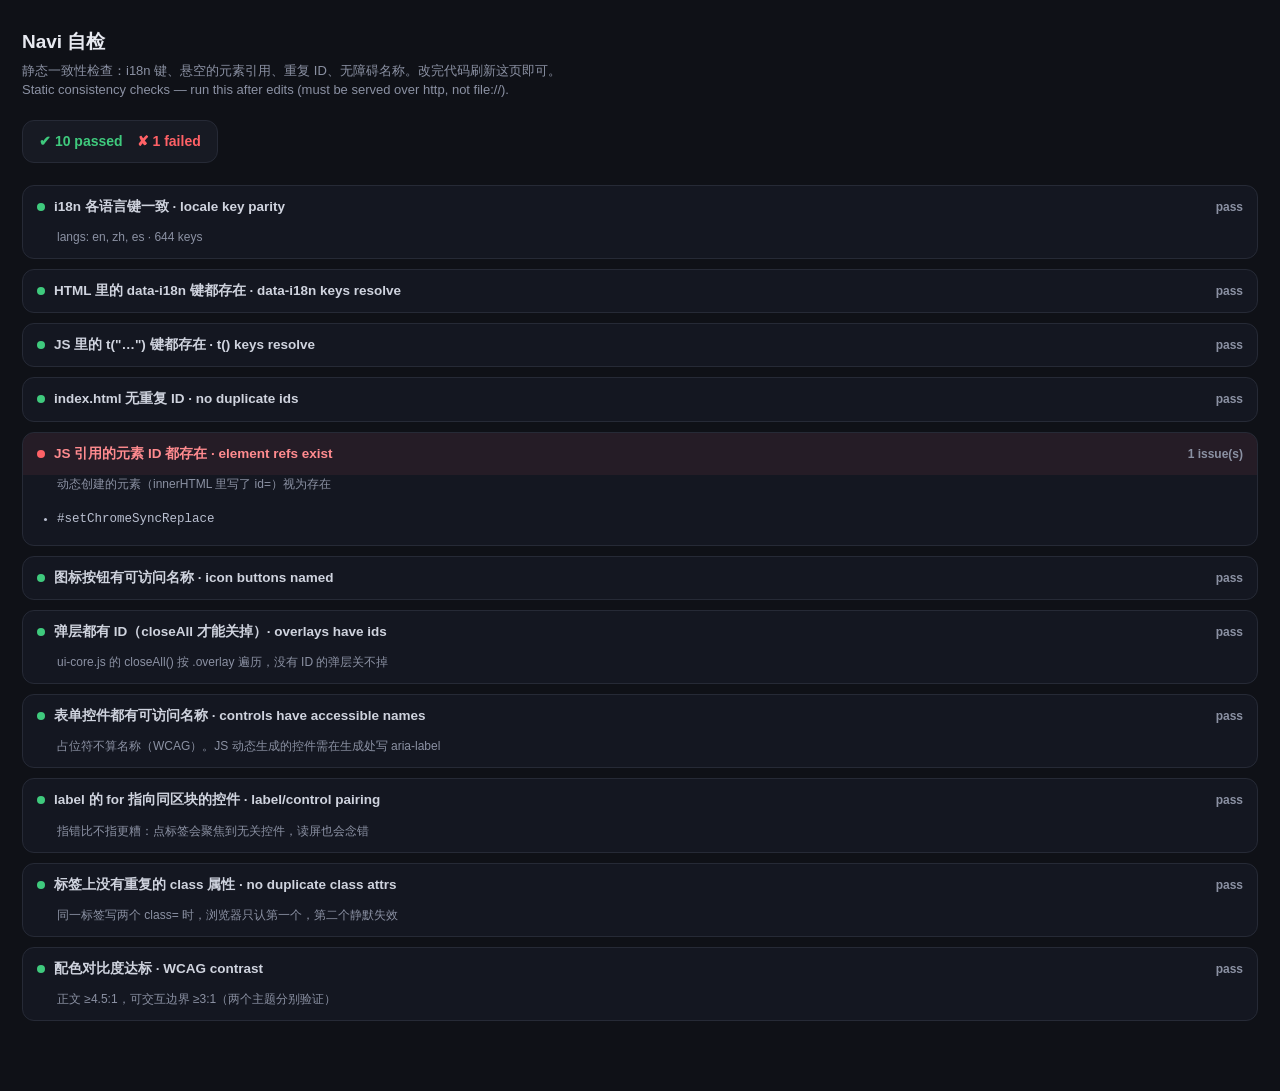
==== dev-check.html @ 7db664c7 "Add capture entries, WebDAV two-way sync, monitor trends/alerts, cleanup, a11y & design-system pass " ====
<!DOCTYPE html>
<html lang="en">
<head>
<meta charset="UTF-8" />
<meta name="viewport" content="width=device-width, initial-scale=1.0" />
<title>Navi — 自检 / Health check</title>
<style>
  body{ margin:0; padding:28px 22px 60px; font:14px/1.5 -apple-system,BlinkMacSystemFont,"Segoe UI","PingFang SC",sans-serif; background:#0f1117; color:#e7e9f0; }
  h1{ font-size:19px; margin:0 0 4px; } .sub{ color:#8b91a3; font-size:13px; margin-bottom:20px; }
  .sum{ display:inline-flex; gap:14px; padding:10px 16px; border-radius:12px; background:#171a23; border:1px solid #262a36; margin-bottom:22px; font-weight:700; }
  .sum .ok{ color:#3fca7d; } .sum .bad{ color:#ff6166; }
  .chk{ border:1px solid #262a36; border-radius:12px; margin-bottom:10px; overflow:hidden; background:#141721; }
  .chk h2{ font-size:13.5px; margin:0; padding:11px 14px; display:flex; align-items:center; gap:9px; font-weight:700; }
  .chk.pass h2{ color:#cfd3de; } .chk.fail h2{ color:#ff8b8f; background:rgba(255,97,102,.07); }
  .dot{ width:8px; height:8px; border-radius:50%; flex:0 0 auto; } .pass .dot{ background:#3fca7d; } .fail .dot{ background:#ff6166; }
  .cnt{ margin-left:auto; font-weight:600; color:#8b91a3; font-size:12px; }
  ul{ margin:0; padding:2px 14px 13px 34px; color:#b9bfd0; font-size:12.5px; }
  li{ margin:3px 0; font-family:ui-monospace,SFMono-Regular,Menlo,monospace; word-break:break-all; }
  .note{ color:#8b91a3; font-size:12px; padding:0 14px 12px 34px; }
</style>
</head>
<body>
<h1>Navi 自检</h1>
<div class="sub">静态一致性检查：i18n 键、悬空的元素引用、重复 ID、无障碍名称。改完代码刷新这页即可。<br>Static consistency checks — run this after edits (must be served over http, not file://).</div>
<div id="sum" class="sum">running…</div>
<div id="out"></div>

<script>
(async function(){
  var out=document.getElementById("out"), sum=document.getElementById("sum"), pass=0, fail=0;
  function render(title, problems, note){
    var ok=!problems.length; ok?pass++:fail++;
    var d=document.createElement("div"); d.className="chk "+(ok?"pass":"fail");
    d.innerHTML='<h2><span class="dot"></span>'+title+'<span class="cnt">'+(ok?"pass":problems.length+" issue(s)")+'</span></h2>'+
      (note?'<div class="note">'+note+'</div>':'')+
      (ok?'':'<ul>'+problems.slice(0,40).map(function(p){return '<li>'+String(p).replace(/</g,"&lt;")+'</li>';}).join('')+
        (problems.length>40?'<li>… +'+(problems.length-40)+' more</li>':'')+'</ul>');
    out.appendChild(d);
  }
  var txt=function(u){ return fetch(u,{cache:"no-store"}).then(function(r){ if(!r.ok) throw new Error(u+" "+r.status); return r.text(); }); };

  var html=await txt("index.html");
  var scripts=(html.match(/<script src="([^"]+)"/g)||[]).map(function(s){ return s.match(/src="([^"]+)"/)[1]; });
  var sources={};
  await Promise.all(scripts.map(function(s){ return txt(s).then(function(t){ sources[s]=t; }).catch(function(){ sources[s]=""; }); }));
  var alljs=Object.keys(sources).map(function(k){ return sources[k]; }).join("\n");

  /* ---- i18n keys ---- */
  var I18N=null, keys={};
  try{ var sb={}; (new Function("g", sources["js/i18n.js"]+"\n g.I18N=I18N;"))(sb); I18N=sb.I18N; }catch(e){}
  function flat(o,pre,acc){ for(var k in o){ var v=o[k], key=pre?pre+"."+k:k; (v&&typeof v==="object"&&!Array.isArray(v))?flat(v,key,acc):acc[key]=1; } return acc; }
  var langs=I18N?Object.keys(I18N):[];
  langs.forEach(function(l){ keys[l]=flat(I18N[l],"",{}); });
  var en=keys.en||{};

  var parity=[];
  langs.forEach(function(l){ if(l==="en") return;
    Object.keys(en).forEach(function(k){ if(!keys[l][k]) parity.push(l+" missing: "+k); });
    Object.keys(keys[l]).forEach(function(k){ if(!en[k]) parity.push(l+" has extra: "+k); });
  });
  render("i18n 各语言键一致 · locale key parity", parity, langs.length? ("langs: "+langs.join(", ")+" · "+Object.keys(en).length+" keys"):"i18n.js 解析失败");

  /* ---- data-i18n keys resolve ---- */
  var used={}, m, re=/data-i18n(?:-title|-ph|-aria)?="([^"]+)"/g;
  while((m=re.exec(html))) used[m[1]]=1;
  render("HTML 里的 data-i18n 键都存在 · data-i18n keys resolve",
    Object.keys(used).filter(function(k){ return !en[k]; }));

  /* ---- t("key") resolve (skips dynamic t("a"+b)) ---- */
  var tk={}, re2=/\bt\(\s*"([A-Za-z0-9_]+)"\s*[,)]/g;
  while((m=re2.exec(alljs))) tk[m[1]]=1;
  render('JS 里的 t("…") 键都存在 · t() keys resolve',
    Object.keys(tk).filter(function(k){ return !en[k]; }));

  /* ---- duplicate ids ---- */
  var idc={}, re3=/\bid="([^"]+)"/g, htmlIds={};
  while((m=re3.exec(html))){ idc[m[1]]=(idc[m[1]]||0)+1; htmlIds[m[1]]=1; }
  render("index.html 无重复 ID · no duplicate ids",
    Object.keys(idc).filter(function(k){ return idc[k]>1; }).map(function(k){ return "#"+k+" ×"+idc[k]; }));

  /* ---- element refs that exist nowhere (not in html, not built by js) ---- */
  var refs={}, re4=/(?:\$\(\s*"#|getElementById\(\s*")([A-Za-z0-9_-]+)/g;
  while((m=re4.exec(alljs))) refs[m[1]]=1;
  render("JS 引用的元素 ID 都存在 · element refs exist",
    Object.keys(refs).filter(function(id){
      return !htmlIds[id] && alljs.indexOf('id="'+id+'"')<0 && alljs.indexOf("id='"+id+"'")<0 && alljs.indexOf('id=\\"'+id+'\\"')<0;
    }).map(function(id){ return "#"+id; }),
    "动态创建的元素（innerHTML 里写了 id=）视为存在");

  /* ---- accessible names on icon-only buttons ---- */
  var doc=new DOMParser().parseFromString(html,"text/html"), unnamed=[];
  Array.prototype.forEach.call(doc.querySelectorAll("button"), function(b){
    var hasText=(b.textContent||"").trim().length>0;
    var named=b.hasAttribute("aria-label")||b.hasAttribute("data-i18n-aria")||b.hasAttribute("title")||b.hasAttribute("data-i18n-title");
    if(!hasText&&!named) unnamed.push("#"+(b.id||"")+" ."+(b.className||"?"));
  });
  render("图标按钮有可访问名称 · icon buttons named", unnamed);

  /* ---- overlays are closable by the generic closeAll() ---- */
  var noId=[];
  Array.prototype.forEach.call(doc.querySelectorAll(".overlay"), function(o){ if(!o.id) noId.push(o.className); });
  render("弹层都有 ID（closeAll 才能关掉）· overlays have ids", noId,
    "ui-core.js 的 closeAll() 按 .overlay 遍历，没有 ID 的弹层关不掉");

  /* ---- every form control has an accessible name (P0) ---- */
  var forIds={}; Array.prototype.forEach.call(doc.querySelectorAll("label[for]"), function(l){ forIds[l.getAttribute("for")]=1; });
  var nameless=[];
  Array.prototype.forEach.call(doc.querySelectorAll("input,select,textarea"), function(el){
    if(el.hasAttribute("aria-label")||el.hasAttribute("data-i18n-aria")||el.hasAttribute("aria-labelledby")) return;
    if(el.id&&forIds[el.id]) return;
    var lab=el.closest?el.closest("label"):null;                 // 包裹式 label 需带文字才算名称
    if(lab&&(lab.textContent||"").trim().length>0) return;
    nameless.push((el.tagName.toLowerCase())+"#"+(el.id||el.getAttribute("data-widget")||el.type||"?"));
  });
  render("表单控件都有可访问名称 · controls have accessible names", nameless,
    "占位符不算名称（WCAG）。JS 动态生成的控件需在生成处写 aria-label");

  /* ---- label[for] must point at a control in the same block ---- */
  var misfor=[];
  Array.prototype.forEach.call(doc.querySelectorAll("label[for]"), function(l){
    var id=l.getAttribute("for"), el=doc.getElementById(id);
    if(!el){ misfor.push('for="'+id+'" 目标不存在'); return; }
    var box=l.closest(".field,.set-row,.set-section");
    if(box&&!box.contains(el)) misfor.push('"'+(l.textContent||"").trim().slice(0,24)+'" → #'+id+'（在另一个区块）');
  });
  render("label 的 for 指向同区块的控件 · label/control pairing", misfor,
    "指错比不指更糟：点标签会聚焦到无关控件，读屏也会念错");

  /* ---- no duplicate class attributes (browser silently drops the 2nd) ---- */
  var dupcls=(html.match(/<[a-z]+[^>]*\bclass="[^"]*"[^>]*\bclass="[^"]*"[^>]*>/g)||[])
    .map(function(t){ return t.slice(0,70); });
  render("标签上没有重复的 class 属性 · no duplicate class attrs", dupcls,
    "同一标签写两个 class= 时，浏览器只认第一个，第二个静默失效");

  /* ---- WCAG contrast of the token pairs (P0) ---- */
  var cssTxt=await txt("css/app.css");
  function tokens(sel){
    var re=new RegExp(sel.replace(/[.*+?^${}()|[\]\\]/g,"\\$&")+"\\s*\\{([\\s\\S]*?)\\n\\s*\\}");
    var m=cssTxt.match(re), o={}; if(!m) return o;
    var r2=/(--[a-z0-9-]+)\s*:\s*([^;]+);/g, x;
    while((x=r2.exec(m[1]))) o[x[1]]=x[2].trim();
    return o;
  }
  function rgb(c){ c=(c||"").trim().replace("#",""); if(c.length===3) c=c.split("").map(function(k){return k+k;}).join("");
    return c.length>=6?[parseInt(c.slice(0,2),16),parseInt(c.slice(2,4),16),parseInt(c.slice(4,6),16)]:null; }
  function L(p){ var a=p.map(function(v){ v/=255; return v<=0.03928?v/12.92:Math.pow((v+0.055)/1.055,2.4); });
    return .2126*a[0]+.7152*a[1]+.0722*a[2]; }
  function CR(a,b){ var x=L(a),y=L(b),hi=Math.max(x,y),lo=Math.min(x,y); return (hi+.05)/(lo+.05); }
  var base=tokens(":root"), themes={ "浅色":tokens('[data-theme="light"]'), "深色":tokens('[data-theme="dark"]') };
  var PAIRS=[["--text","--surface",4.5],["--text-soft","--surface",4.5],["--text-faint","--surface",4.5],
             ["--text-faint","--surface-2",4.5],["--text-faint","--bg",4.5],["--accent","--surface",4.5],
             ["--border-strong","--surface",3],
             // 状态色的「文字版」必须达 4.5；填充版（圆点/进度条）不在此断言内，
             // 因为它们始终伴随文字标签，不是唯一的信息载体
             ["--ok-ink","--surface",4.5],["--warn-ink","--surface",4.5],["--info-ink","--surface",4.5],
             ["--ok-ink","--surface-2",4.5],["--warn-ink","--surface-2",4.5]];
  var lowc=[];
  Object.keys(themes).forEach(function(tn){
    var m={}; Object.keys(base).forEach(function(k){ m[k]=base[k]; });
    Object.keys(themes[tn]).forEach(function(k){ m[k]=themes[tn][k]; });
    PAIRS.forEach(function(p){
      var a=rgb(m[p[0]]), b=rgb(m[p[1]]); if(!a||!b) return;
      var r=CR(a,b);
      if(r<p[2]) lowc.push(tn+" "+p[0]+" on "+p[1]+" = "+r.toFixed(2)+":1 (需 "+p[2]+")");
    });
  });
  render("配色对比度达标 · WCAG contrast", lowc, "正文 ≥4.5:1，可交互边界 ≥3:1（两个主题分别验证）");

  sum.innerHTML='<span class="ok">✔ '+pass+' passed</span>'+(fail?'<span class="bad">✘ '+fail+' failed</span>':'');
  document.title=(fail?"✘ ":"✔ ")+"Navi 自检";
})();
</script>
</body>
</html>
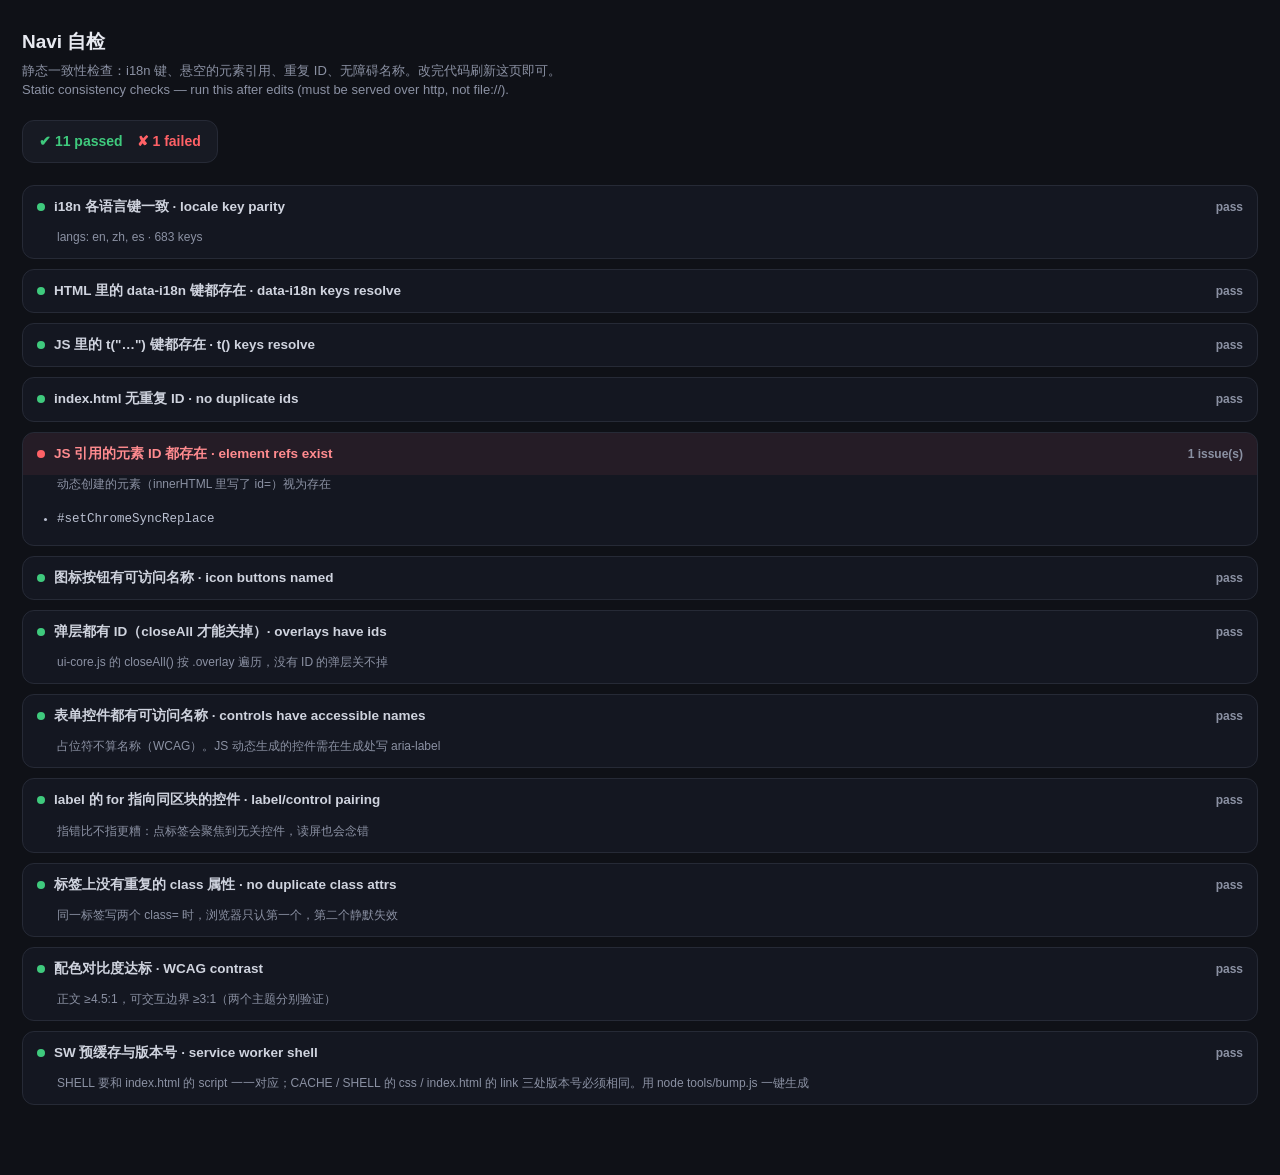
==== commit 407f1b59: "离线页面存档、本地关键词能力、搜索提速，以及三处同步数据丢失修复 存档（扩展在渲染后的页面上就地抽正文，存 IndexedDB）： - 卡片角标与阅读器；正文全文检索，命中处高亮并滚动定位 - 相关存" ====
--- a/dev-check.html
+++ b/dev-check.html
@@ -37,7 +37,10 @@
         (problems.length>40?'<li>… +'+(problems.length-40)+' more</li>':'')+'</ul>');
     out.appendChild(d);
   }
-  var txt=function(u){ return fetch(u,{cache:"no-store"}).then(function(r){ if(!r.ok) throw new Error(u+" "+r.status); return r.text(); }); };
+  // 加时间戳绕开 Service Worker：no-store 只管浏览器缓存，SW 照样会把
+  // 预缓存里的旧文件塞回来，自检就会对着上一版的代码打分。
+  var txt=function(u){ return fetch(u+(u.indexOf("?")>-1?"&":"?")+"_="+Date.now(),{cache:"no-store"})
+    .then(function(r){ if(!r.ok) throw new Error(u+" "+r.status); return r.text(); }); };
 
   var html=await txt("index.html");
   var scripts=(html.match(/<script src="([^"]+)"/g)||[]).map(function(s){ return s.match(/src="([^"]+)"/)[1]; });
@@ -166,6 +169,25 @@
   });
   render("配色对比度达标 · WCAG contrast", lowc, "正文 ≥4.5:1，可交互边界 ≥3:1（两个主题分别验证）");
 
+  /* ---- Service Worker 预缓存与版本号 ---- */
+  // 这两件事以前全靠手工核对：加了新 js 忘记进 SHELL，离线就少一个模块；
+  // 版本号三处没同步，用户会拿到半新半旧的缓存。tools/bump.js 负责生成，这里负责兜底。
+  var swTxt=await txt("sw.js"), htmlTxt=await txt("index.html");
+  var swIssues=[];
+  var vCache=(swTxt.match(/var CACHE\s*=\s*"navi-v(\d+)"/)||[])[1];
+  var vShell=(swTxt.match(/app\.css\?v=(\d+)/)||[])[1];
+  var vHtml=(htmlTxt.match(/css\/app\.css\?v=(\d+)/)||[])[1];
+  if(!vCache) swIssues.push("sw.js 里找不到 CACHE 版本号");
+  else if(!(vCache===vShell&&vCache===vHtml))
+    swIssues.push("版本号三处不一致：CACHE=v"+vCache+"，SHELL 的 css=v"+vShell+"，index.html=v"+vHtml+"（跑 node tools/bump.js 修）");
+  var htmlScripts=(htmlTxt.match(/<script src="[^"]+"/g)||[]).map(function(s){ return s.replace(/.*src="/,"").replace(/"$/,""); });
+  var shellBlock=(swTxt.match(/var SHELL = \[([\s\S]*?)\];/)||[])[1]||"";
+  var shellScripts=(shellBlock.match(/"\.\/js\/[^"]+"/g)||[]).map(function(s){ return s.replace(/^"\.\//,"").replace(/"$/,""); });
+  htmlScripts.forEach(function(s){ if(shellScripts.indexOf(s)<0) swIssues.push("SHELL 里少了 "+s+"（离线时这个模块会缺）"); });
+  shellScripts.forEach(function(s){ if(htmlScripts.indexOf(s)<0) swIssues.push("SHELL 里有多余的 "+s+"（index.html 已不再引用）"); });
+  render("SW 预缓存与版本号 · service worker shell", swIssues,
+         "SHELL 要和 index.html 的 script 一一对应；CACHE / SHELL 的 css / index.html 的 link 三处版本号必须相同。用 node tools/bump.js 一键生成");
+
   sum.innerHTML='<span class="ok">✔ '+pass+' passed</span>'+(fail?'<span class="bad">✘ '+fail+' failed</span>':'');
   document.title=(fail?"✘ ":"✔ ")+"Navi 自检";
 })();
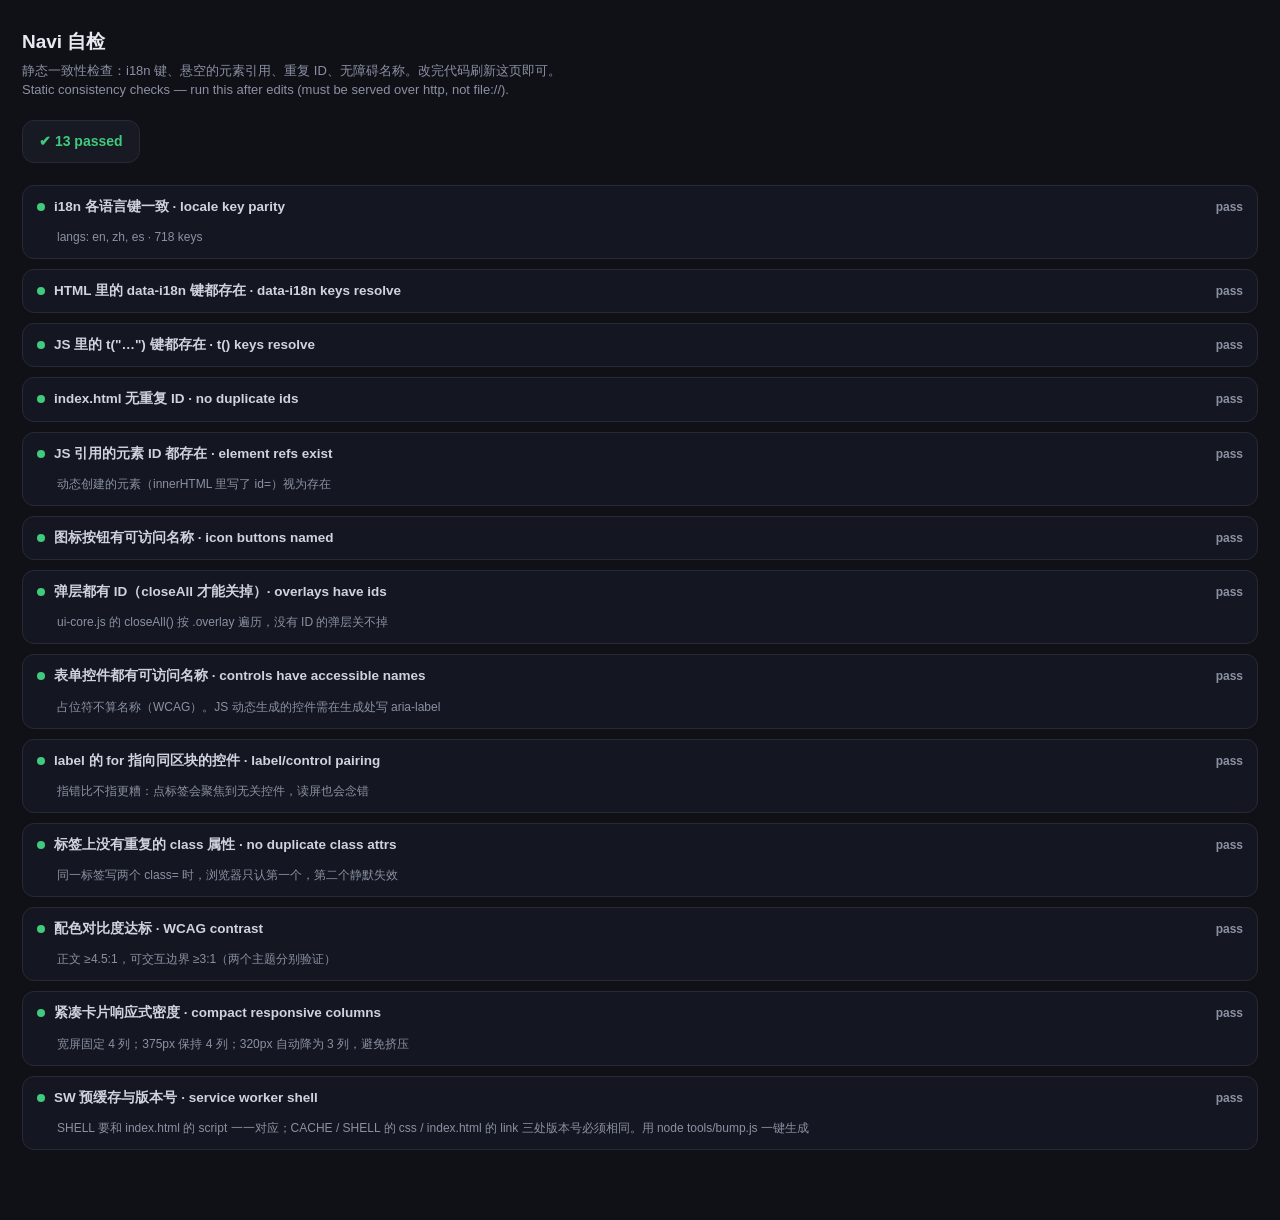
==== commit 539b3c96: "新增四列紧凑卡片视图" ====
--- a/dev-check.html
+++ b/dev-check.html
@@ -169,6 +169,36 @@
   });
   render("配色对比度达标 · WCAG contrast", lowc, "正文 ≥4.5:1，可交互边界 ≥3:1（两个主题分别验证）");
 
+  /* ---- compact grid responsive density ---- */
+  function compactColumns(frameWidth){
+    return new Promise(function(resolve,reject){
+      var frame=document.createElement("iframe"), cards="";
+      for(var i=0;i<8;i++) cards+='<div class="card"><div class="fav"></div><div class="meta"><div class="name">Bookmark</div></div></div>';
+      frame.style.cssText="position:fixed;left:-10000px;top:0;width:"+frameWidth+"px;height:180px;border:0;opacity:0;pointer-events:none";
+      frame.onload=function(){
+        try{
+          var grid=frame.contentDocument.getElementById("compactFixture");
+          var tracks=frame.contentWindow.getComputedStyle(grid).gridTemplateColumns.trim();
+          resolve(tracks?tracks.split(/\s+/).length:0);
+        }catch(e){ reject(e); }
+        finally{ frame.remove(); }
+      };
+      frame.onerror=function(){ frame.remove(); reject(new Error("fixture iframe load failed")); };
+      var cssUrl=new URL("css/app.css?_="+Date.now(),location.href).href;
+      frame.srcdoc='<!doctype html><html><head><meta name="viewport" content="width=device-width"><link rel="stylesheet" href="'+cssUrl+'"></head><body><div id="compactFixture" class="grid compact">'+cards+'</div></body></html>';
+      document.body.appendChild(frame);
+    });
+  }
+  var layoutIssues=[];
+  try{
+    var wideCols=await compactColumns(1200), phoneCols=await compactColumns(375), narrowCols=await compactColumns(320);
+    if(wideCols!==4) layoutIssues.push("1200px 应为 4 列，实际 "+wideCols+" 列");
+    if(phoneCols!==4) layoutIssues.push("375px 应为 4 列，实际 "+phoneCols+" 列");
+    if(narrowCols!==3) layoutIssues.push("320px 应自动降为 3 列，实际 "+narrowCols+" 列");
+  }catch(e){ layoutIssues.push("布局夹具运行失败："+e.message); }
+  render("紧凑卡片响应式密度 · compact responsive columns", layoutIssues,
+    "宽屏固定 4 列；375px 保持 4 列；320px 自动降为 3 列，避免挤压");
+
   /* ---- Service Worker 预缓存与版本号 ---- */
   // 这两件事以前全靠手工核对：加了新 js 忘记进 SHELL，离线就少一个模块；
   // 版本号三处没同步，用户会拿到半新半旧的缓存。tools/bump.js 负责生成，这里负责兜底。
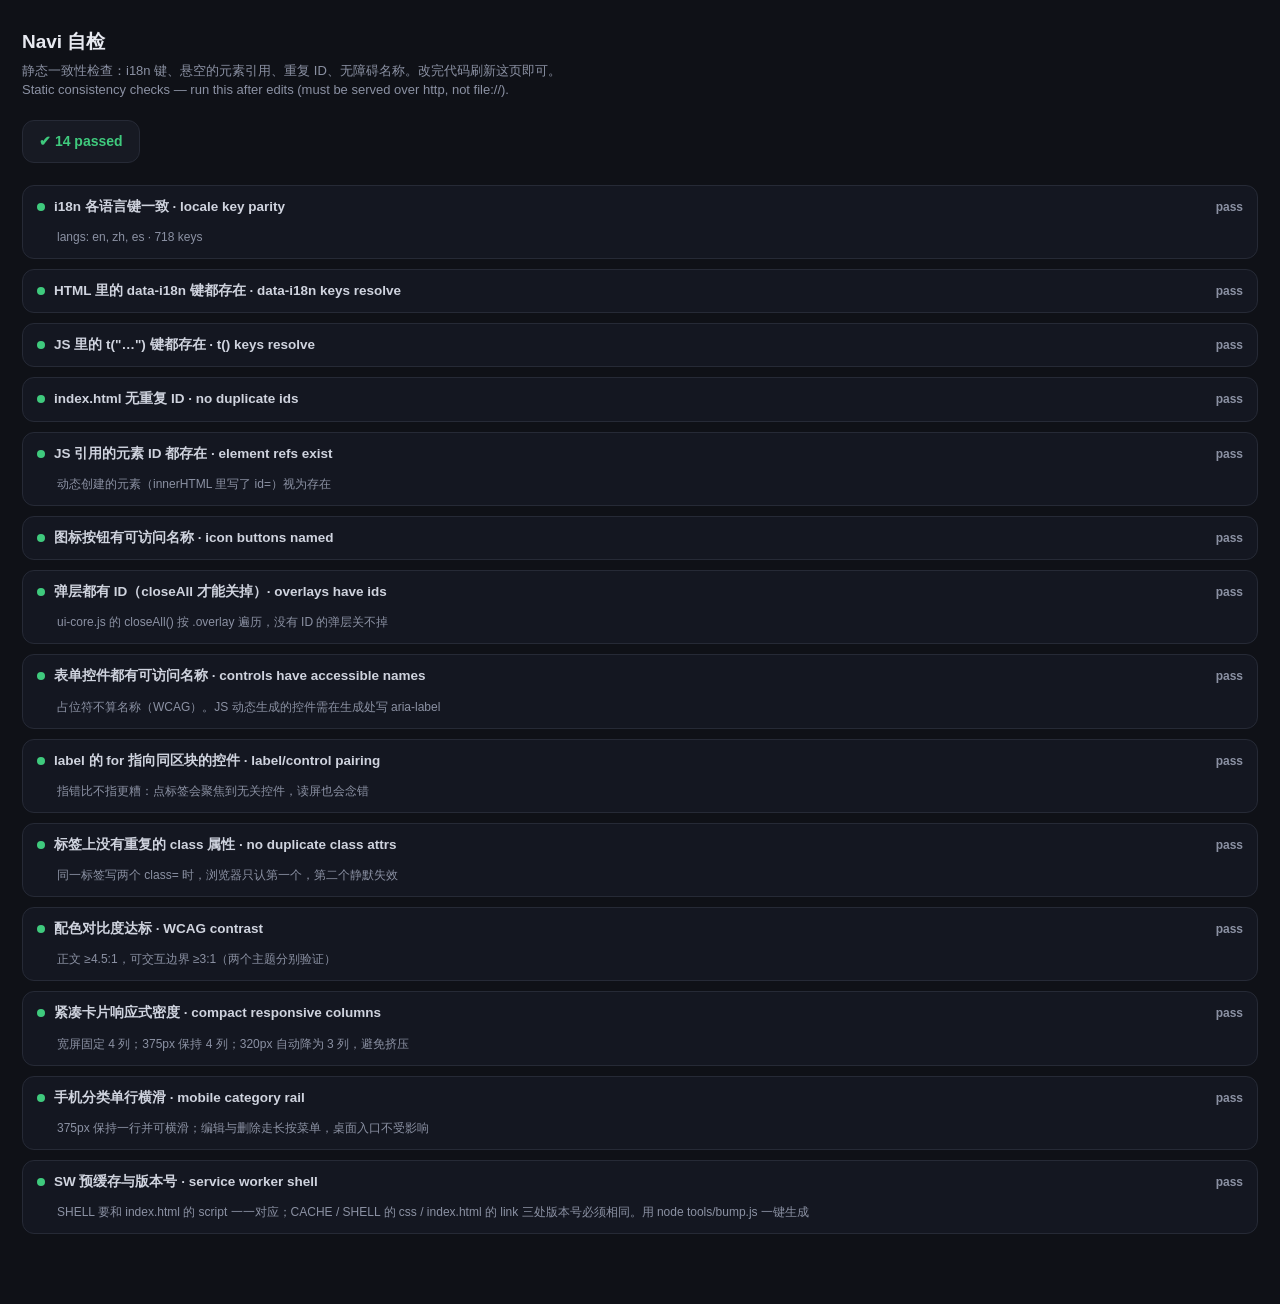
==== commit a676ca90: "优化书签首屏、手机分类与备份隐私" ====
--- a/dev-check.html
+++ b/dev-check.html
@@ -199,6 +199,44 @@
   render("紧凑卡片响应式密度 · compact responsive columns", layoutIssues,
     "宽屏固定 4 列；375px 保持 4 列；320px 自动降为 3 列，避免挤压");
 
+  /* ---- mobile category rail: one row, scrollable, management via long press ---- */
+  function categoryRailMetrics(frameWidth){
+    return new Promise(function(resolve,reject){
+      var frame=document.createElement("iframe"), tabs="";
+      for(var i=0;i<7;i++) tabs+='<div class="tab"><span class="lbl">Category '+i+'</span><span class="count">3</span><span class="cat-rename">e</span><span class="x">x</span></div>';
+      frame.style.cssText="position:fixed;left:-10000px;top:0;width:"+frameWidth+"px;height:180px;border:0;opacity:0;pointer-events:none";
+      frame.onload=function(){
+        try{
+          var doc=frame.contentDocument, rail=doc.getElementById("categoryFixture");
+          var railStyle=frame.contentWindow.getComputedStyle(rail);
+          var editStyle=frame.contentWindow.getComputedStyle(rail.querySelector(".cat-rename"));
+          var deleteStyle=frame.contentWindow.getComputedStyle(rail.querySelector(".x"));
+          resolve({ wrap:railStyle.flexWrap, overflowX:railStyle.overflowX,
+                    height:rail.getBoundingClientRect().height,
+                    scrollWidth:rail.scrollWidth, clientWidth:rail.clientWidth,
+                    editDisplay:editStyle.display, deleteDisplay:deleteStyle.display });
+        }catch(e){ reject(e); }
+        finally{ frame.remove(); }
+      };
+      frame.onerror=function(){ frame.remove(); reject(new Error("category fixture iframe load failed")); };
+      var cssUrl=new URL("css/app.css?_="+Date.now(),location.href).href;
+      frame.srcdoc='<!doctype html><html><head><meta name="viewport" content="width=device-width"><link rel="stylesheet" href="'+cssUrl+'"></head><body><div id="categoryFixture" class="tabs">'+tabs+'</div></body></html>';
+      document.body.appendChild(frame);
+    });
+  }
+  var categoryIssues=[];
+  try{
+    var phoneRail=await categoryRailMetrics(375), desktopRail=await categoryRailMetrics(1000);
+    if(phoneRail.wrap!=="nowrap") categoryIssues.push("375px 分类条应保持单行，实际 flex-wrap="+phoneRail.wrap);
+    if(phoneRail.overflowX!=="auto"&&phoneRail.overflowX!=="scroll") categoryIssues.push("375px 分类条应允许横向滚动，实际 overflow-x="+phoneRail.overflowX);
+    if(phoneRail.height>44) categoryIssues.push("375px 分类条不应换行增高，实际 "+Math.round(phoneRail.height)+"px");
+    if(phoneRail.scrollWidth<=phoneRail.clientWidth) categoryIssues.push("375px 分类条内容超宽时没有形成可滚动区域");
+    if(phoneRail.editDisplay!=="none"||phoneRail.deleteDisplay!=="none") categoryIssues.push("375px 应隐藏内联编辑/删除，改用长按菜单");
+    if(desktopRail.editDisplay==="none"||desktopRail.deleteDisplay==="none") categoryIssues.push("桌面端仍应保留内联分类管理入口");
+  }catch(e){ categoryIssues.push("分类条夹具运行失败："+e.message); }
+  render("手机分类单行横滑 · mobile category rail", categoryIssues,
+    "375px 保持一行并可横滑；编辑与删除走长按菜单，桌面入口不受影响");
+
   /* ---- Service Worker 预缓存与版本号 ---- */
   // 这两件事以前全靠手工核对：加了新 js 忘记进 SHELL，离线就少一个模块；
   // 版本号三处没同步，用户会拿到半新半旧的缓存。tools/bump.js 负责生成，这里负责兜底。
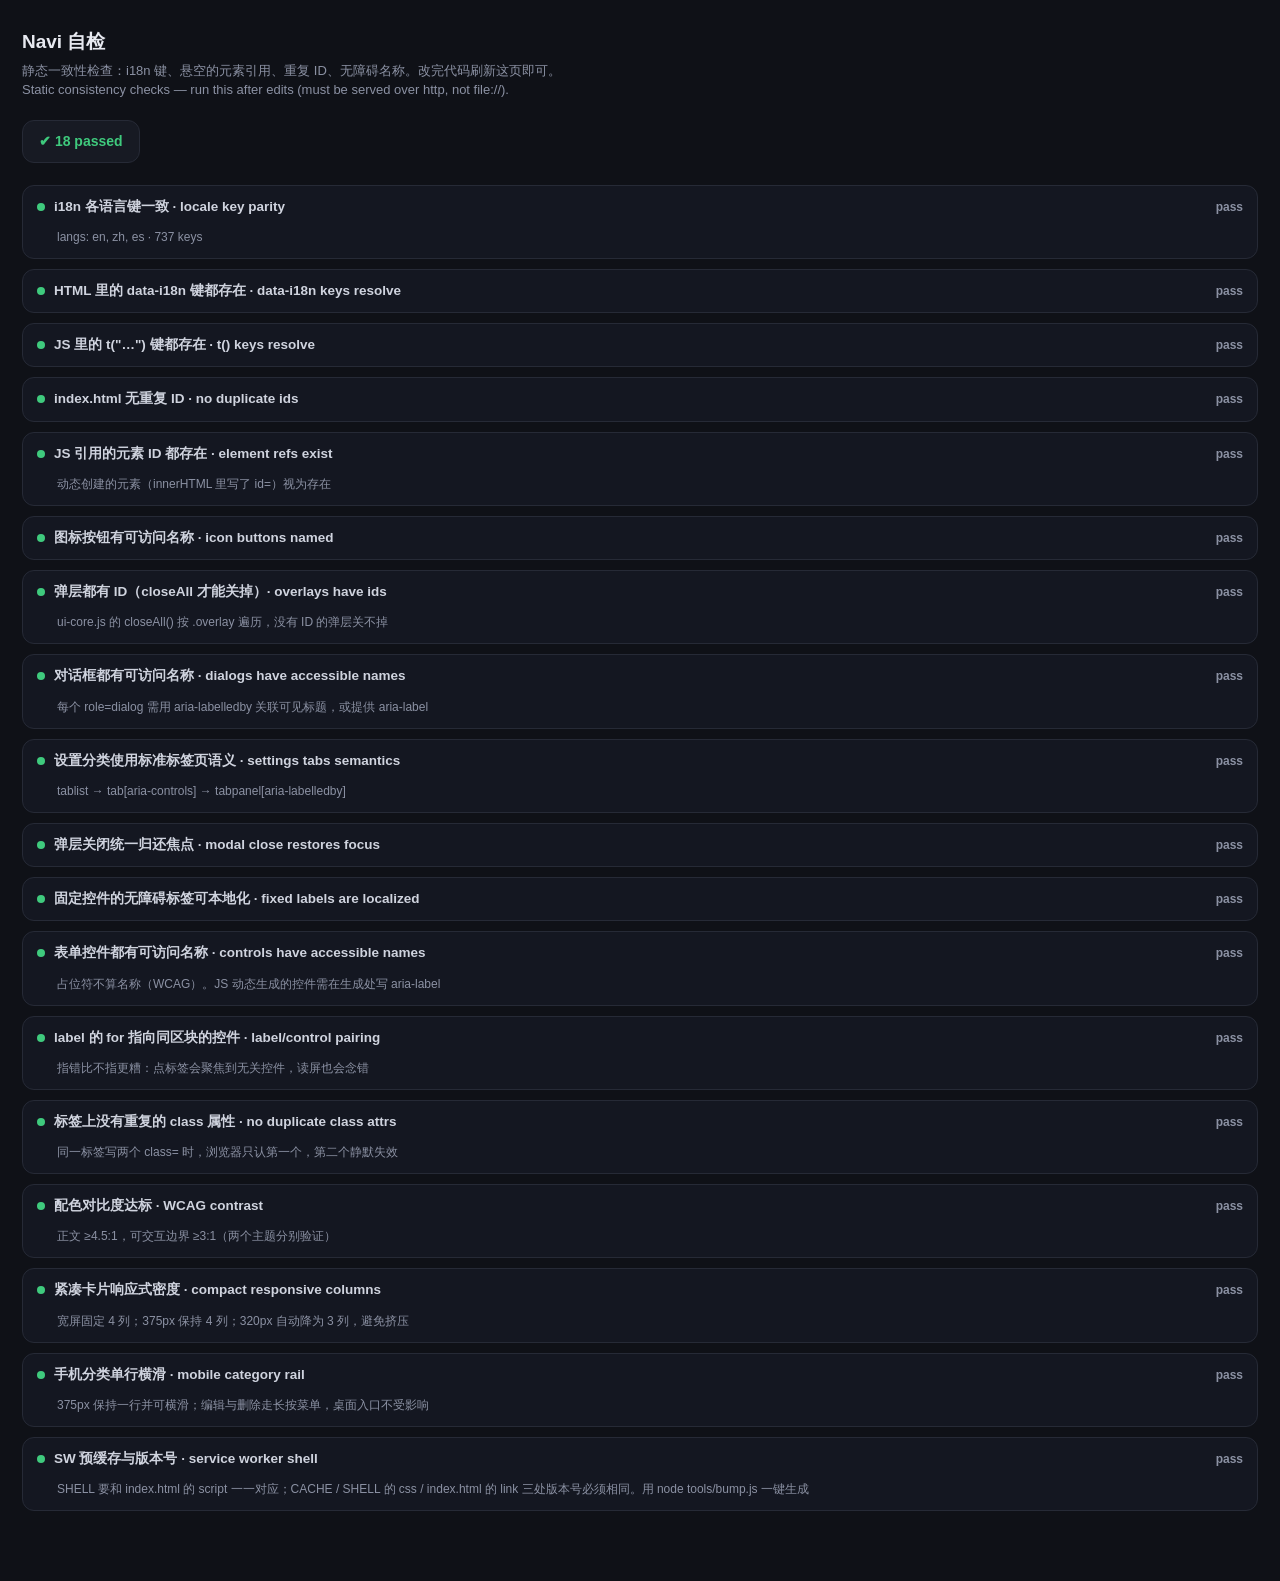
==== commit d94b03f1: "完善键盘操作与无障碍语义" ====
--- a/dev-check.html
+++ b/dev-check.html
@@ -105,6 +105,38 @@
   render("弹层都有 ID（closeAll 才能关掉）· overlays have ids", noId,
     "ui-core.js 的 closeAll() 按 .overlay 遍历，没有 ID 的弹层关不掉");
 
+  /* ---- dialogs expose an accessible name ---- */
+  var unnamedDialogs=[];
+  Array.prototype.forEach.call(doc.querySelectorAll('[role="dialog"]'), function(d){
+    if(d.hasAttribute("aria-label")) return;
+    var by=d.getAttribute("aria-labelledby"), label=by&&doc.getElementById(by);
+    if(!label) unnamedDialogs.push("#"+(d.closest(".overlay")&&d.closest(".overlay").id||"dynamic-dialog"));
+  });
+  render("对话框都有可访问名称 · dialogs have accessible names", unnamedDialogs,
+    "每个 role=dialog 需用 aria-labelledby 关联可见标题，或提供 aria-label");
+
+  /* ---- settings use the ARIA tabs pattern ---- */
+  var tabProblems=[], tablist=doc.getElementById("setTabs"), tabs=tablist?Array.prototype.slice.call(tablist.querySelectorAll("[data-settab]")):[];
+  if(!tablist||tablist.getAttribute("role")!=="tablist") tabProblems.push("#setTabs 缺少 role=tablist");
+  tabs.forEach(function(tab){
+    var key=tab.getAttribute("data-settab"), panelId=tab.getAttribute("aria-controls"), panel=panelId&&doc.getElementById(panelId);
+    if(tab.getAttribute("role")!=="tab") tabProblems.push(key+" 缺少 role=tab");
+    if(!tab.hasAttribute("aria-selected")) tabProblems.push(key+" 缺少 aria-selected");
+    if(!tab.id||!panel||panel.getAttribute("role")!=="tabpanel"||panel.getAttribute("aria-labelledby")!==tab.id) tabProblems.push(key+" 的 tab/tabpanel 关联不完整");
+  });
+  render("设置分类使用标准标签页语义 · settings tabs semantics", tabProblems,
+    "tablist → tab[aria-controls] → tabpanel[aria-labelledby]");
+
+  /* ---- every close route uses the focus-restoring helper ---- */
+  var focusRestoreProblems=[];
+  if((sources["js/ui-core.js"]||"").indexOf('e.target.classList.remove("open")')>-1) focusRestoreProblems.push("遮罩点击直接移除 open，绕过 closeOverlay() 的焦点归还");
+  render("弹层关闭统一归还焦点 · modal close restores focus", focusRestoreProblems);
+
+  /* ---- fixed labels that must follow the selected language ---- */
+  var fixedLabelProblems=[], quickClose=doc.getElementById("quickUndoClose");
+  if(quickClose&&quickClose.getAttribute("data-i18n-aria")!=="close") fixedLabelProblems.push("#quickUndoClose 的关闭标签未接入 i18n");
+  render("固定控件的无障碍标签可本地化 · fixed labels are localized", fixedLabelProblems);
+
   /* ---- every form control has an accessible name (P0) ---- */
   var forIds={}; Array.prototype.forEach.call(doc.querySelectorAll("label[for]"), function(l){ forIds[l.getAttribute("for")]=1; });
   var nameless=[];
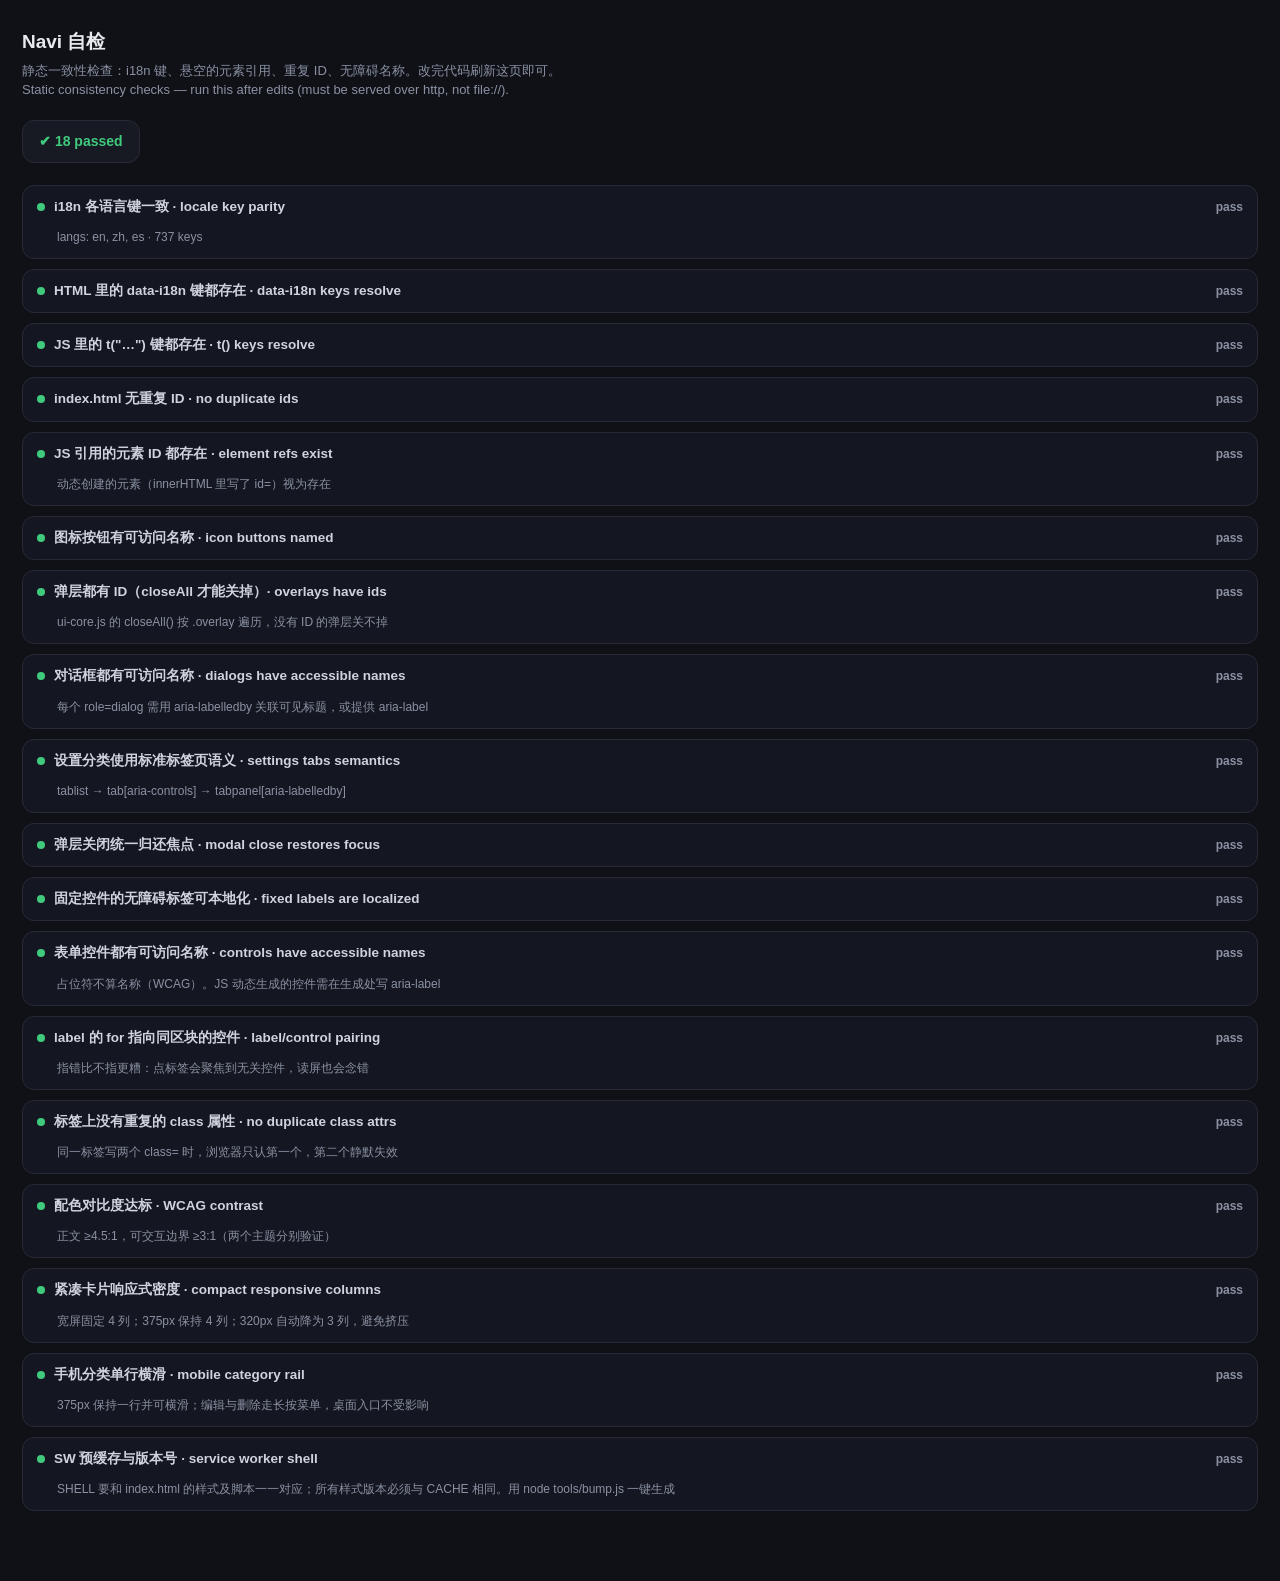
==== commit 2edf2bcc: "拆分菜单样式与交互职责" ====
--- a/dev-check.html
+++ b/dev-check.html
@@ -43,10 +43,17 @@
     .then(function(r){ if(!r.ok) throw new Error(u+" "+r.status); return r.text(); }); };
 
   var html=await txt("index.html");
+  var styles=(html.match(/<link rel="stylesheet" href="([^"]+)"/g)||[]).map(function(s){ return s.match(/href="([^"]+)"/)[1]; });
   var scripts=(html.match(/<script src="([^"]+)"/g)||[]).map(function(s){ return s.match(/src="([^"]+)"/)[1]; });
   var sources={};
   await Promise.all(scripts.map(function(s){ return txt(s).then(function(t){ sources[s]=t; }).catch(function(){ sources[s]=""; }); }));
   var alljs=Object.keys(sources).map(function(k){ return sources[k]; }).join("\n");
+  function fixtureStyles(){
+    return styles.map(function(s){
+      var url=new URL(s+(s.indexOf("?")>-1?"&":"?")+"_="+Date.now(),location.href).href;
+      return '<link rel="stylesheet" href="'+url+'">';
+    }).join("");
+  }
 
   /* ---- i18n keys ---- */
   var I18N=null, keys={};
@@ -216,8 +223,7 @@
         finally{ frame.remove(); }
       };
       frame.onerror=function(){ frame.remove(); reject(new Error("fixture iframe load failed")); };
-      var cssUrl=new URL("css/app.css?_="+Date.now(),location.href).href;
-      frame.srcdoc='<!doctype html><html><head><meta name="viewport" content="width=device-width"><link rel="stylesheet" href="'+cssUrl+'"></head><body><div id="compactFixture" class="grid compact">'+cards+'</div></body></html>';
+      frame.srcdoc='<!doctype html><html><head><meta name="viewport" content="width=device-width">'+fixtureStyles()+'</head><body><div id="compactFixture" class="grid compact">'+cards+'</div></body></html>';
       document.body.appendChild(frame);
     });
   }
@@ -251,8 +257,7 @@
         finally{ frame.remove(); }
       };
       frame.onerror=function(){ frame.remove(); reject(new Error("category fixture iframe load failed")); };
-      var cssUrl=new URL("css/app.css?_="+Date.now(),location.href).href;
-      frame.srcdoc='<!doctype html><html><head><meta name="viewport" content="width=device-width"><link rel="stylesheet" href="'+cssUrl+'"></head><body><div id="categoryFixture" class="tabs">'+tabs+'</div></body></html>';
+      frame.srcdoc='<!doctype html><html><head><meta name="viewport" content="width=device-width">'+fixtureStyles()+'</head><body><div id="categoryFixture" class="tabs">'+tabs+'</div></body></html>';
       document.body.appendChild(frame);
     });
   }
@@ -270,23 +275,27 @@
     "375px 保持一行并可横滑；编辑与删除走长按菜单，桌面入口不受影响");
 
   /* ---- Service Worker 预缓存与版本号 ---- */
-  // 这两件事以前全靠手工核对：加了新 js 忘记进 SHELL，离线就少一个模块；
-  // 版本号三处没同步，用户会拿到半新半旧的缓存。tools/bump.js 负责生成，这里负责兜底。
+  // 新增 js/css 忘记进 SHELL，离线就会缺模块；版本号没同步，用户会拿到半新半旧的缓存。
+  // tools/bump.js 负责生成，这里负责兜底。
   var swTxt=await txt("sw.js"), htmlTxt=await txt("index.html");
   var swIssues=[];
   var vCache=(swTxt.match(/var CACHE\s*=\s*"navi-v(\d+)"/)||[])[1];
-  var vShell=(swTxt.match(/app\.css\?v=(\d+)/)||[])[1];
-  var vHtml=(htmlTxt.match(/css\/app\.css\?v=(\d+)/)||[])[1];
+  var htmlStyles=(htmlTxt.match(/<link rel="stylesheet" href="[^"]+"/g)||[]).map(function(s){ return s.replace(/.*href="/,"").replace(/"$/,""); });
+  var shellBlock=(swTxt.match(/var SHELL = \[([\s\S]*?)\];/)||[])[1]||"";
+  var shellStyles=(shellBlock.match(/"\.\/css\/[^"]+"/g)||[]).map(function(s){ return s.replace(/^"\.\//,"").replace(/"$/,""); });
   if(!vCache) swIssues.push("sw.js 里找不到 CACHE 版本号");
-  else if(!(vCache===vShell&&vCache===vHtml))
-    swIssues.push("版本号三处不一致：CACHE=v"+vCache+"，SHELL 的 css=v"+vShell+"，index.html=v"+vHtml+"（跑 node tools/bump.js 修）");
+  htmlStyles.concat(shellStyles).forEach(function(s){
+    var v=(s.match(/\?v=(\d+)/)||[])[1];
+    if(!v||v!==vCache) swIssues.push(s+" 的版本 "+(v?"v"+v:"缺失")+" 与 CACHE=v"+vCache+" 不一致（跑 node tools/bump.js 修）");
+  });
+  htmlStyles.forEach(function(s){ if(shellStyles.indexOf(s)<0) swIssues.push("SHELL 里少了 "+s+"（离线时样式会缺）"); });
+  shellStyles.forEach(function(s){ if(htmlStyles.indexOf(s)<0) swIssues.push("SHELL 里有多余的 "+s+"（index.html 已不再引用）"); });
   var htmlScripts=(htmlTxt.match(/<script src="[^"]+"/g)||[]).map(function(s){ return s.replace(/.*src="/,"").replace(/"$/,""); });
-  var shellBlock=(swTxt.match(/var SHELL = \[([\s\S]*?)\];/)||[])[1]||"";
   var shellScripts=(shellBlock.match(/"\.\/js\/[^"]+"/g)||[]).map(function(s){ return s.replace(/^"\.\//,"").replace(/"$/,""); });
   htmlScripts.forEach(function(s){ if(shellScripts.indexOf(s)<0) swIssues.push("SHELL 里少了 "+s+"（离线时这个模块会缺）"); });
   shellScripts.forEach(function(s){ if(htmlScripts.indexOf(s)<0) swIssues.push("SHELL 里有多余的 "+s+"（index.html 已不再引用）"); });
   render("SW 预缓存与版本号 · service worker shell", swIssues,
-         "SHELL 要和 index.html 的 script 一一对应；CACHE / SHELL 的 css / index.html 的 link 三处版本号必须相同。用 node tools/bump.js 一键生成");
+         "SHELL 要和 index.html 的样式及脚本一一对应；所有样式版本必须与 CACHE 相同。用 node tools/bump.js 一键生成");
 
   sum.innerHTML='<span class="ok">✔ '+pass+' passed</span>'+(fail?'<span class="bad">✘ '+fail+' failed</span>':'');
   document.title=(fail?"✘ ":"✔ ")+"Navi 自检";
